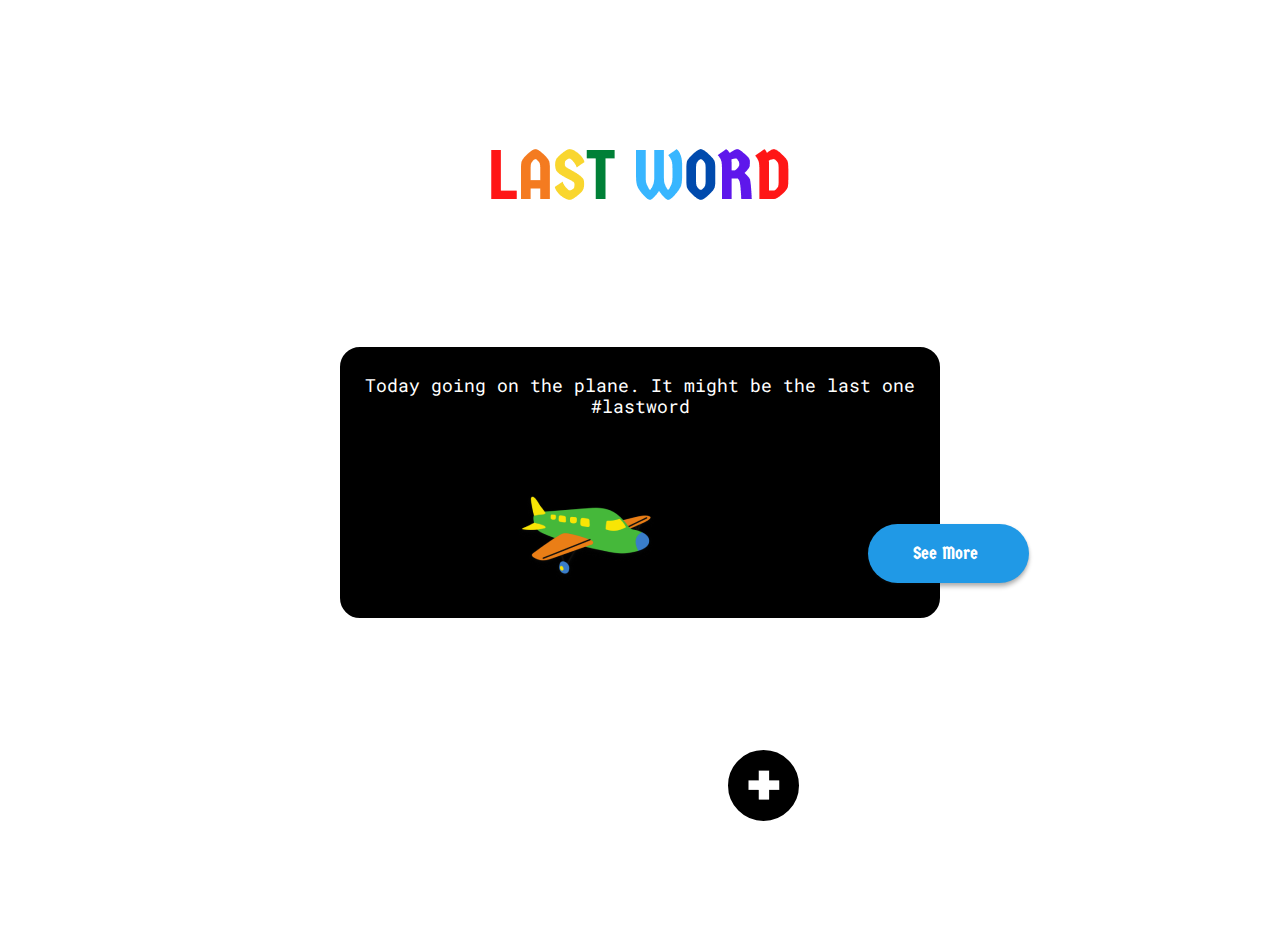
==== my_posts.html @ a4213d21 "Add files via upload" ====
<!DOCTYPE html>
<html lang="en">

<head>
    <meta charset="UTF-8">
    <title>Document</title>
    <link href="https://fonts.googleapis.com/css2?family=Roboto+Mono:ital,wght@0,100;0,300;0,400;0,500;0,700;1,100;1,300;1,400;1,500;1,700&display=swap" rel="stylesheet">
    <link href="https://fonts.googleapis.com/css2?family=Quicksand:wght@300;400;500;600;700&display=swap" rel="stylesheet">
    <link href="https://fonts.googleapis.com/css2?family=Germania+One&display=swap" rel="stylesheet">
    <link rel="stylesheet" href="my_posts_style.css">
</head>
<body>
    <div class="staff clearfix">
        <center>
            <img src="img/smaller logo.png" alt="logo"></center>
        <center>
            <p class="old_post">Today going on the plane. It might be the last one #lastword </p>
            <img class='icon' src='img/fly.png' alt=''/>
            <a href="https://twitter.com/home" class="button1"><p class='button_text'>See More</p></a>
            
            <a href="post_writing.html" class="button"><img class='plus' src="img/+.png" alt=""></a> 
        </center>
    </div>
</body>
</html>
---- my_posts_style.css ----
/* Generated by less 3.11.1 */
* {
  margin: 0;
  padding: 0;
}
html,
body {
  height: 100%;
}
body {
  font-family: 'Roboto Mono', monospace;
}
.clearfix:after {
  content: "";
  display: table;
  clear: both;
}
.staff {
  padding-top: 149px;
}
.staff img {
  padding-bottom: 143px;
}
.staff .old_post {
  width: 600px;
  height: 271.34px;
  left: 420px;
  top: 373px;
  background: #000000;
  border: 3px solid #000000;
  box-sizing: border-box;
  border-radius: 20px;
  padding-top: 25px;
  font-family: 'Roboto Mono', monospace;
  font-style: normal;
  font-weight: normal;
  font-size: 18px;
  line-height: 21px;
  color: #FFFFFF;
}
.staff .icon {
  position: absolute;
  top: 450px;
  left: 500px;
}
.staff .button1 {
  position: absolute;
  top: 524px;
  left: 868px;
  width: 160.51px;
  height: 59.24px;
  background: #2099E6;
  /* Cards Shadow */
  box-shadow: 0px 1px 3px rgba(60, 64, 67, 0.149), 0px 4px 4px rgba(0, 0, 0, 0.25);
  border-radius: 30px;
  text-decoration: none;
  font-family: Germania One;
  font-style: normal;
  font-weight: normal;
  font-size: 18px;
  line-height: 21px;
  display: flex;
  align-items: center;
  text-align: center;
  color: #FFFFFF;
}
.staff .button_text {
  padding-left: 45px;
}
.staff .button1:hover {
  border-radius: 25px;
}
.staff .button {
  width: 71.43px;
  height: 71.43px;
  position: absolute;
  top: 750px;
  left: 728px;
  background: #000000;
  border: 3px solid #000000;
  box-sizing: border-box;
  border-radius: 50px;
}
.staff .plus {
  margin-top: 17px;
}
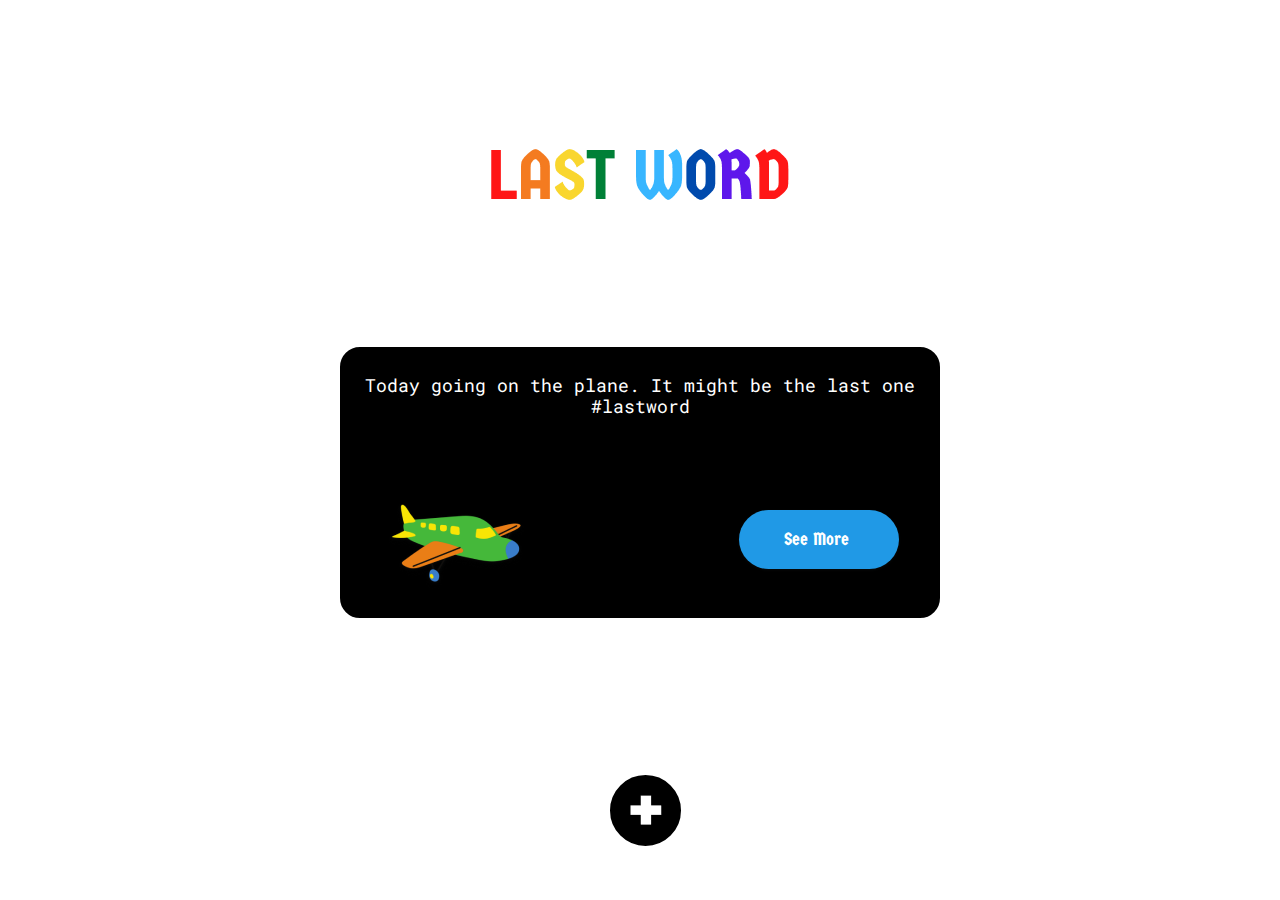
==== commit 5eaacf16: "now for iphone too" ====
--- a/my_posts.html
+++ b/my_posts.html
@@ -12,14 +12,14 @@
 <body>
     <div class="staff clearfix">
         <center>
-            <img src="img/smaller logo.png" alt="logo"></center>
-        <center>
+            <img class='logo' src="img/smaller logo.png" alt="logo"></center>
+        <form><center>
             <p class="old_post">Today going on the plane. It might be the last one #lastword </p>
             <img class='icon' src='img/fly.png' alt=''/>
             <a href="https://twitter.com/home" class="button1"><p class='button_text'>See More</p></a>
             
             <a href="post_writing.html" class="button"><img class='plus' src="img/+.png" alt=""></a> 
-        </center>
+        </center></form>
     </div>
 </body>
 </html>--- a/my_posts_style.css
+++ b/my_posts_style.css
@@ -18,8 +18,17 @@
 .staff {
   padding-top: 149px;
 }
-.staff img {
+.staff .logo {
   padding-bottom: 143px;
+}
+.staff .icon {
+  top: 111px;
+  left: 10%;
+}
+.staff form {
+  position: relative;
+  width: 600px;
+  margin: 0 auto;
 }
 .staff .old_post {
   width: 600px;
@@ -40,13 +49,13 @@
 }
 .staff .icon {
   position: absolute;
-  top: 450px;
-  left: 500px;
+  top: 111px;
+  left: 30px;
 }
 .staff .button1 {
   position: absolute;
-  top: 524px;
-  left: 868px;
+  top: 163px;
+  right: 41px;
   width: 160.51px;
   height: 59.24px;
   background: #2099E6;
@@ -74,8 +83,8 @@
   width: 71.43px;
   height: 71.43px;
   position: absolute;
-  top: 750px;
-  left: 728px;
+  left: 45%;
+  top: 428px;
   background: #000000;
   border: 3px solid #000000;
   box-sizing: border-box;
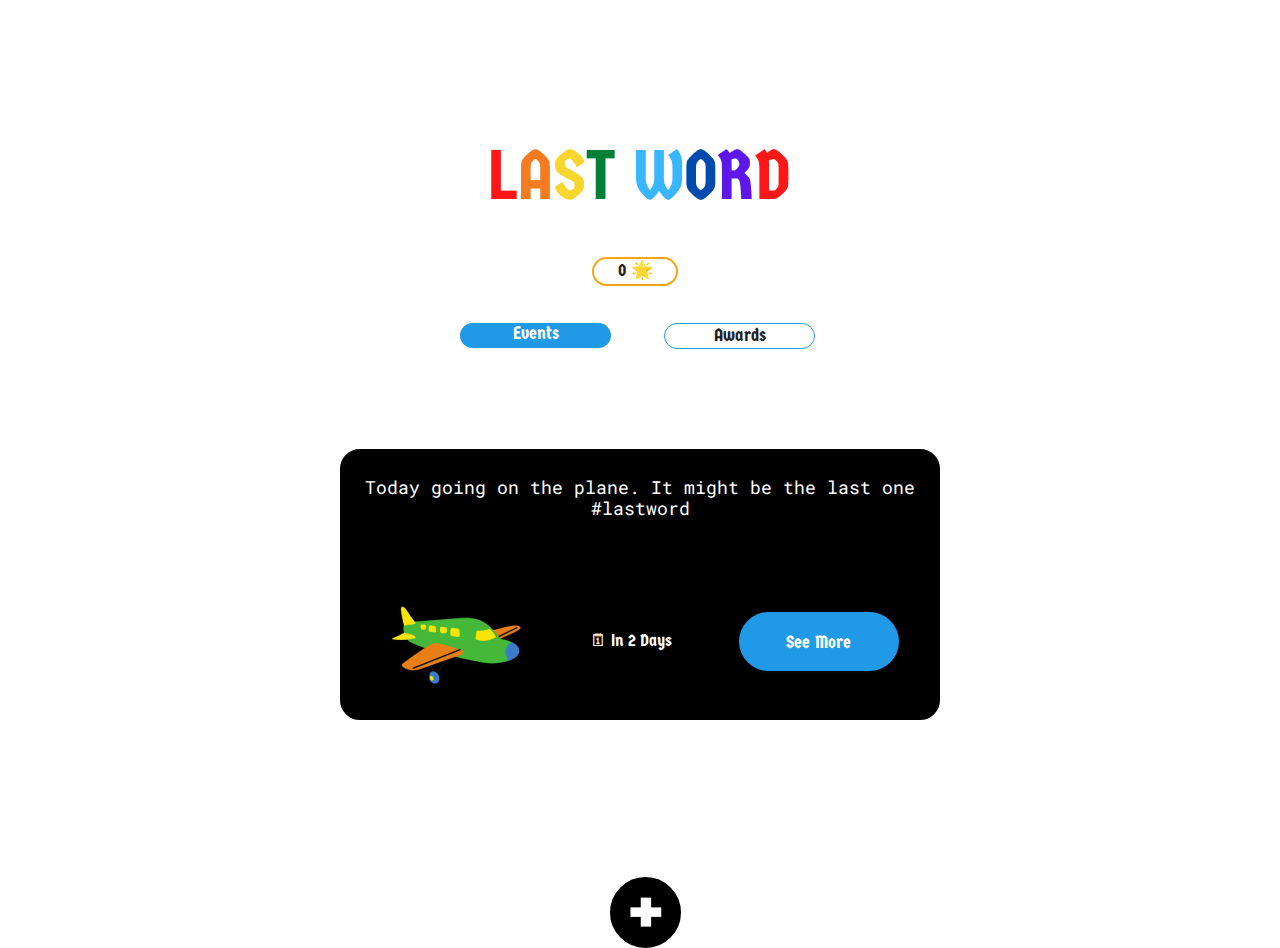
==== commit 91446567: "corrected" ====
--- a/my_posts.html
+++ b/my_posts.html
@@ -11,13 +11,21 @@
 </head>
 <body>
     <div class="staff clearfix">
-        <center>
-            <img class='logo' src="img/smaller logo.png" alt="logo"></center>
-        <form><center>
+        <form class='buttons'>
+            <center>
+            <img class='logo' src="img/smaller logo.png" alt="logo">
+            <a href="my_posts.html" class="button_stars"><p class='button_text_alt'>0 🌟</p></a>
+            
+            <a href="awards.html" class="button_events"><p class='button_text'>Events</p></a>
+            <a href="awards.html" class="button_awards"><p class='button_text_alt'>Awards</p></a>
+        </center></form>
+        
+        <form class='post'><center>
+            
             <p class="old_post">Today going on the plane. It might be the last one #lastword </p>
             <img class='icon' src='img/fly.png' alt=''/>
-            <a href="https://twitter.com/home" class="button1"><p class='button_text'>See More</p></a>
-            
+            <a href="https://twitter.com/home" class="button1"><p class='button_text f'>See More</p></a>
+            <p class='calendar'>🗓 In 2 Days</p>
             <a href="post_writing.html" class="button"><img class='plus' src="img/+.png" alt=""></a> 
         </center></form>
     </div>
--- a/my_posts_style.css
+++ b/my_posts_style.css
@@ -18,17 +18,81 @@
 .staff {
   padding-top: 149px;
 }
+.staff center {
+  position: relative;
+}
 .staff .logo {
-  padding-bottom: 143px;
+  padding-bottom: 50px;
 }
 .staff .icon {
   top: 111px;
   left: 10%;
 }
-.staff form {
+.staff .buttons {
   position: relative;
   width: 600px;
   margin: 0 auto;
+  height: 300px;
+}
+.staff .post {
+  position: relative;
+  width: 600px;
+  margin: 0 auto;
+}
+.staff .button_stars {
+  position: absolute;
+  box-sizing: border-box;
+  width: 86px;
+  height: 29px;
+  background: #FFFFFF;
+  border: 2px solid #F5A615;
+  border-radius: 30px;
+  top: 103%;
+  text-decoration: none;
+  display: block;
+  left: 42%;
+}
+.staff .button_events {
+  position: absolute;
+  box-sizing: border-box;
+  width: 151px;
+  height: 25px;
+  background: #2099E6;
+  border-radius: 30px;
+  text-decoration: none;
+  display: block;
+  top: 166%;
+  left: 20%;
+}
+.staff .button_awards {
+  position: absolute;
+  left: 54%;
+  top: 166%;
+  box-sizing: border-box;
+  display: block;
+  width: 151px;
+  height: 26px;
+  background: #FFFFFF;
+  border: 1.5px solid #2099E6;
+  border-radius: 50px;
+  text-decoration: none;
+}
+.staff .button_text_alt {
+  font-family: Germania One;
+  font-style: normal;
+  font-weight: normal;
+  font-size: 18px;
+  line-height: 13px;
+  /* identical to box height */
+  margin: 5px;
+  align-items: center;
+  text-align: center;
+  color: #212120;
+  /* Inside Auto Layout */
+  flex: none;
+  order: 0;
+  align-self: center;
+  margin: 5px 0px;
 }
 .staff .old_post {
   width: 600px;
@@ -68,16 +132,51 @@
   font-weight: normal;
   font-size: 18px;
   line-height: 21px;
-  display: flex;
   align-items: center;
   text-align: center;
   color: #FFFFFF;
 }
+.staff .calendar {
+  position: absolute;
+  top: 67%;
+  /* right: 41px; */
+  width: 160.51px;
+  /* height: 59.24px; */
+  width: 90px;
+  /* height: 8px; */
+  /* left: 152px; */
+  /* top: 371px; */
+  font-family: Germania One;
+  font-style: normal;
+  font-weight: normal;
+  font-size: 17px;
+  /* line-height: 13px; */
+  /* display: flex; */
+  /* align-items: center; */
+  text-align: center;
+  color: #FFFFFF;
+  left: 41%;
+}
 .staff .button_text {
-  padding-left: 45px;
+  margin: 0 auto;
+  text-decoration: none;
+  font-family: Germania One;
+  font-style: normal;
+  font-weight: normal;
+  font-size: 18px;
+  line-height: 21px;
+  align-items: center;
+  text-align: center;
+  color: #FFFFFF;
 }
 .staff .button1:hover {
   border-radius: 25px;
+}
+.staff .button:hover,
+.staff .button_stars:hover,
+.staff .button_events:hover,
+.staff .button_awards:hover {
+  box-shadow: 0 0 5px;
 }
 .staff .button {
   width: 71.43px;
@@ -93,3 +192,6 @@
 .staff .plus {
   margin-top: 17px;
 }
+.staff .f {
+  padding-top: 20px;
+}
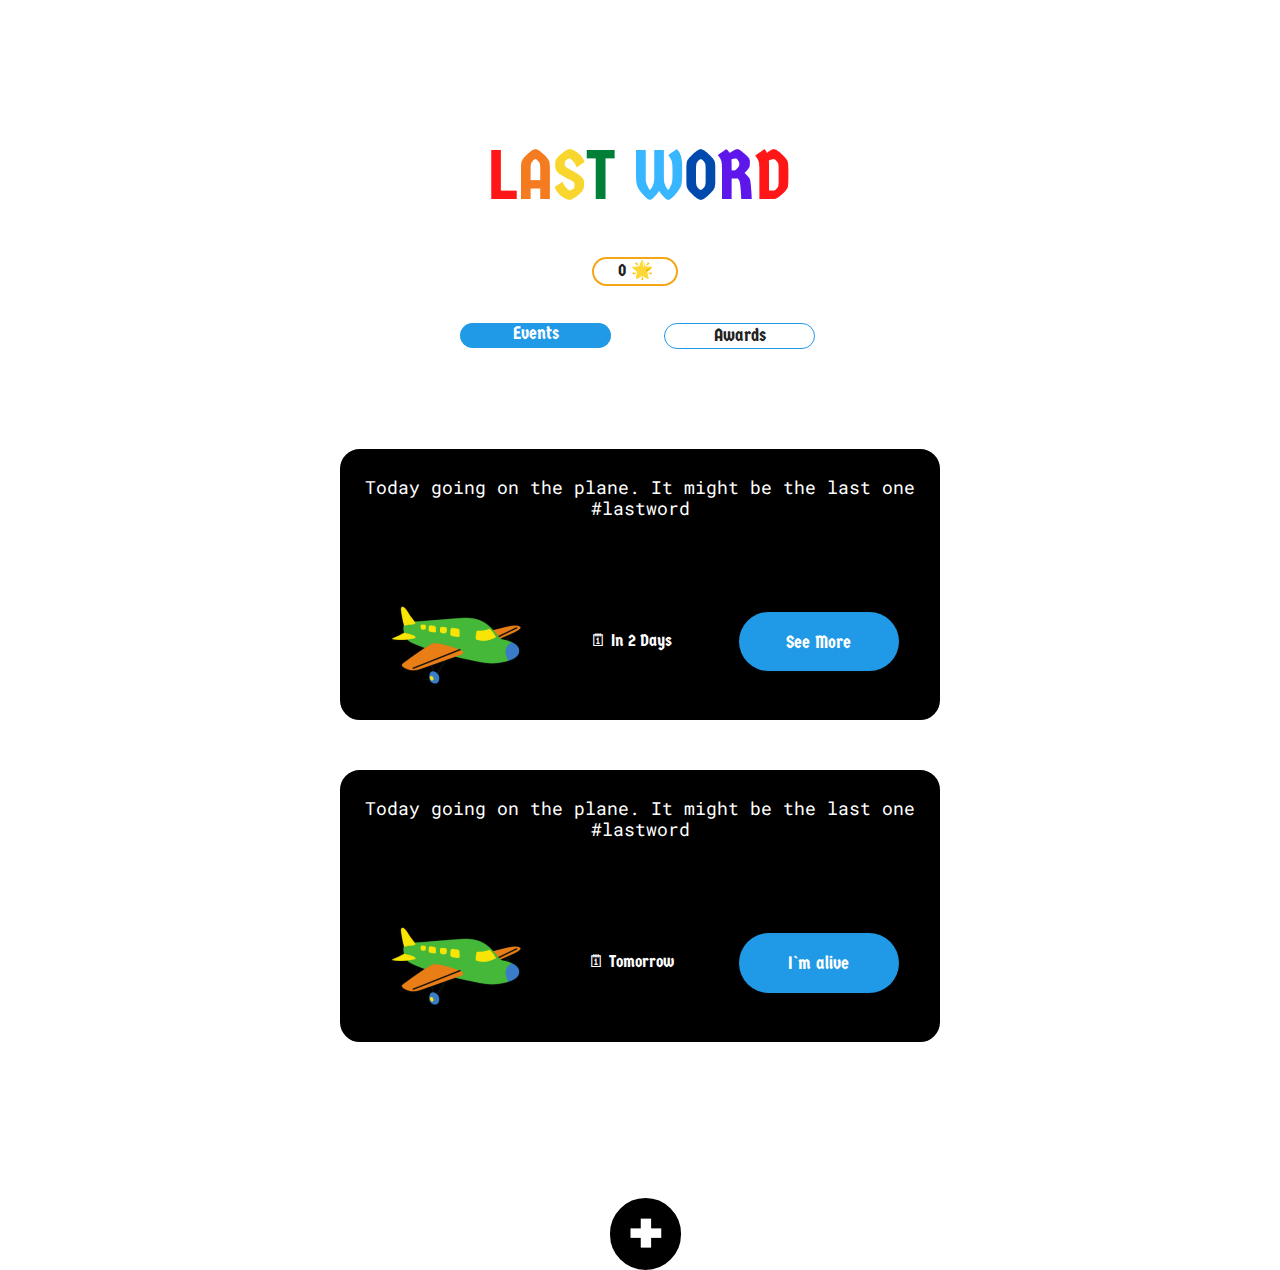
==== commit 620bfa94: "unlocked page" ====
--- a/my_posts.html
+++ b/my_posts.html
@@ -24,8 +24,16 @@
             
             <p class="old_post">Today going on the plane. It might be the last one #lastword </p>
             <img class='icon' src='img/fly.png' alt=''/>
-            <a href="https://twitter.com/home" class="button1"><p class='button_text f'>See More</p></a>
+            <a href="https://twitter.com/home" class="button1 b1"><p class='button_text f'>See More</p></a>
             <p class='calendar'>🗓 In 2 Days</p>
+        </center></form>
+        
+        <form class='post'><center>
+            
+            <p class="old_post">Today going on the plane. It might be the last one #lastword </p>
+            <img class='icon' src='img/fly.png' alt=''/>
+            <a href="unlock.html" class="button1 b1"><p class='button_text f'>I`m alive</p></a>
+            <p class='calendar'>🗓 Tomorrow</p>
             <a href="post_writing.html" class="button"><img class='plus' src="img/+.png" alt=""></a> 
         </center></form>
     </div>
--- a/my_posts_style.css
+++ b/my_posts_style.css
@@ -32,12 +32,13 @@
   position: relative;
   width: 600px;
   margin: 0 auto;
-  height: 300px;
+  height: 250px;
 }
 .staff .post {
   position: relative;
   width: 600px;
   margin: 0 auto;
+  margin-top: 50px;
 }
 .staff .button_stars {
   position: absolute;
@@ -118,7 +119,6 @@
 }
 .staff .button1 {
   position: absolute;
-  top: 163px;
   right: 41px;
   width: 160.51px;
   height: 59.24px;
@@ -169,9 +169,6 @@
   text-align: center;
   color: #FFFFFF;
 }
-.staff .button1:hover {
-  border-radius: 25px;
-}
 .staff .button:hover,
 .staff .button_stars:hover,
 .staff .button_events:hover,
@@ -195,3 +192,42 @@
 .staff .f {
   padding-top: 20px;
 }
+.staff .dropdown {
+  list-style: none;
+  position: absolute;
+  left: 101%;
+  top: 1%;
+}
+.staff .b2,
+.staff .b3,
+.staff .b4 {
+  visibility: hidden;
+}
+.staff li {
+  list-style: none;
+  float: left;
+  position: relative;
+}
+.staff ul {
+  display: none;
+  position: absolute;
+  top: 100%;
+}
+.staff li:hover ul {
+  display: block;
+}
+.staff ul li {
+  float: none;
+}
+.staff .b1 {
+  top: 163px;
+}
+.staff .b2 {
+  top: 223px;
+}
+.staff .b3 {
+  top: 283px;
+}
+.staff .b4 {
+  top: 343px;
+}
